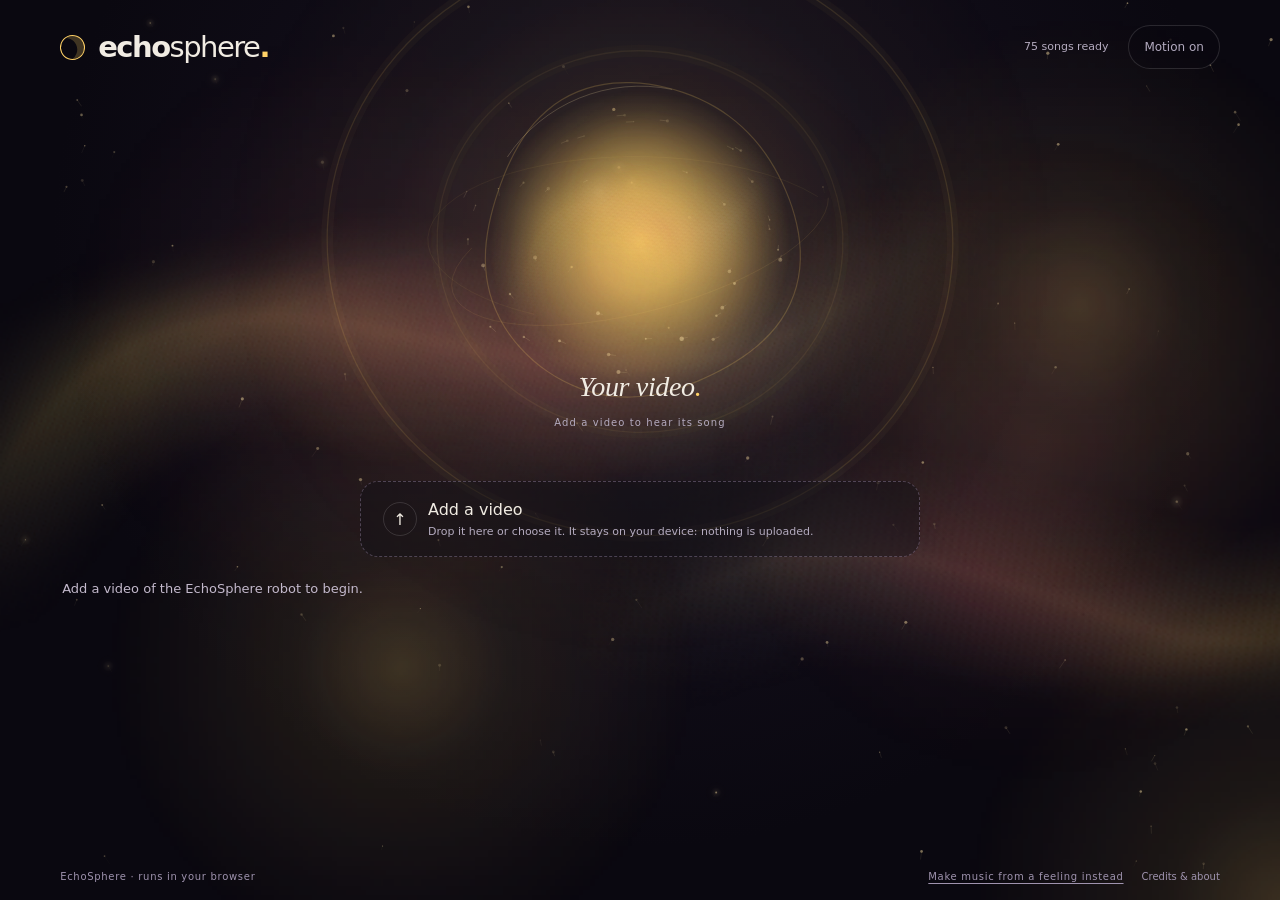
==== video-music/index.html @ b03fffc1 "Add the browser edition: video in, song out, entirely on GitHub Pages The team dropped the server an" ====
<!doctype html>
<html lang="en">
<head>
<meta charset="utf-8"><meta name="viewport" content="width=device-width,initial-scale=1">
<meta name="theme-color" content="#09090d">
<meta name="description" content="Add a video of the EchoSphere robot. The page finds the sphere, reads its mood from its light, and plays a song that fits. Everything happens in your browser.">
<title>EchoSphere — Music for your video</title>
<link rel="stylesheet" href="../web/base.css"><link rel="stylesheet" href="../web/video.css"><link rel="stylesheet" href="style.css">
</head>
<body>
<canvas id="sphereCanvas" aria-hidden="true"></canvas>
<div class="app" id="stageRoot">
  <header class="masthead">
    <a class="brand" href="./" aria-label="EchoSphere home"><span class="brand-mark" aria-hidden="true"></span>echo<span>sphere</span><span class="brand-period">.</span></a>
    <div class="header-actions"><span id="library" class="connection">Loading songs…</span><button class="motion-button" id="calmToggle" aria-pressed="false"><span id="motionLabel">Motion on</span></button></div>
  </header>
  <main class="experience">
    <figure class="sphere-stage" id="sphereAnchor" aria-label="Living sphere in the colour of the chosen feeling">
      <button class="sphere-touch" id="sphereTouch" aria-label="Release light from the sphere"><span class="sr-only">Send a ripple</span></button>
      <figcaption><h1 id="moodTitle">Your video<span>.</span></h1><span id="soundMeta">Add a video to hear its song</span></figcaption>
    </figure>

    <section class="compose" aria-label="Choose music for a video">
      <div class="reference-row" id="dropRow">
        <button id="addButton" class="reference-button dropzone"><span class="upload-icon" aria-hidden="true">↑</span><span class="reference-copy"><span id="addLabel">Add a video</span><small>Drop it here or choose it. It stays on your device: nothing is uploaded.</small></span></button>
        <input type="file" id="fileInput" accept="video/*,.mp4,.mov,.m4v,.webm" hidden>
      </div>
      <p id="status" class="status video-status" role="status" aria-live="polite">Add a video of the EchoSphere robot to begin.</p>
      <div id="progress" class="progress" hidden><span id="progressBar"></span></div>

      <div class="results" id="results">
      <section id="videoPanel" class="work-panel" hidden aria-labelledby="videoTitle">
        <div class="panel-heading"><span class="eyebrow">01 / THE SPHERE</span><label class="toggle"><input id="showOverlay" type="checkbox" checked> Show what was read</label></div>
        <h2 id="videoTitle">Your video.</h2>
        <div class="video-stage"><video id="video" muted playsinline preload="auto"></video><canvas id="overlay" aria-hidden="true"></canvas></div>
        <p id="detectionNote" class="helper"></p>
        <div class="action-row">
          <button id="drawButton" class="secondary-button">Mark the sphere myself</button>
          <button id="wholeButton" class="secondary-button" hidden>The whole picture is the sphere</button>
          <button id="autoButton" class="secondary-button" hidden>Find it automatically</button>
          <button id="changeButton" class="secondary-button">Use another video</button>
        </div>
        <p id="drawHint" class="helper" hidden>Drag from the middle of the sphere out to its edge.</p>
      </section>

      <section id="feelingPanel" class="work-panel" hidden aria-labelledby="feelingTitle">
        <span class="eyebrow">02 / FEELING</span><h2 id="feelingTitle">What the sphere feels like.</h2>
        <p id="interpretation"></p>
        <div class="mood-grid" role="group" aria-label="Feeling">
          <button class="mood-btn" data-mood="warm" style="--mood:#FFD166" aria-pressed="false"><span class="mood-symbol" aria-hidden="true">✺</span><span>Warm</span></button>
          <button class="mood-btn" data-mood="calm" style="--mood:#A78AEA" aria-pressed="false"><span class="mood-symbol" aria-hidden="true">≈</span><span>Calm</span></button>
          <button class="mood-btn" data-mood="anger" style="--mood:#EF6370" aria-pressed="false"><span class="mood-symbol" aria-hidden="true">ϟ</span><span>Anger</span></button>
          <button class="mood-btn" data-mood="sad" style="--mood:#75A6D9" aria-pressed="false"><span class="mood-symbol" aria-hidden="true">☾</span><span>Sad</span></button>
        </div>
        <details class="settings"><summary>How this was read</summary><div id="details"></div></details>
      </section>

      <section id="songPanel" class="work-panel" hidden aria-labelledby="songTitle">
        <span class="eyebrow">03 / THE SONG</span><h2 id="songTitle">—</h2>
        <p id="songMeta" class="helper"></p>
        <p id="credit" class="credit"></p>
        <div class="player-row">
          <button id="playButton" class="primary-button">Play with the video</button>
          <button id="anotherButton" class="secondary-button">Another song</button>
          <a id="downloadSong" class="secondary-button" download>Download the song</a>
        </div>
        <div class="scrub-row"><input id="scrub" type="range" min="0" max="1000" value="0" aria-label="Position in the video"><output id="clock">0:00 / 0:00</output></div>
        <label class="volume-row">Volume <input id="volume" type="range" min="0" max="1" step="0.01" value="0.9" aria-label="Volume"></label>
        <p class="helper" id="songNote"></p>
      </section>
      </div>
    </section>
  </main>
  <footer class="footer"><span>EchoSphere · runs in your browser</span><span class="footer-links"><a href="../">Make music from a feeling instead</a><button id="creditsButton">Credits &amp; about</button></span></footer>
</div>
<dialog id="creditsDialog" aria-labelledby="creditsTitle">
  <div class="dialog-head"><h2 id="creditsTitle">Made of light and sound.</h2><button id="closeCredits" class="icon-button" aria-label="Close credits">×</button></div>
  <p>Your video is opened and read inside this page. It is never uploaded. The sphere is found from its rim, its lit and coloured interior and its movement, then its colours give the feeling: gold is Warm, violet is Calm, blue is Sad, red is Anger. That is a colour rule, not a trained model, so it can be wrong, and you can always choose the feeling yourself.</p>
  <h3>The songs</h3>
  <p>Recorded music by Kevin MacLeod (<a href="https://incompetech.com">incompetech.com</a>), licensed under <a href="https://creativecommons.org/licenses/by/4.0/">Creative Commons: By Attribution 4.0</a>. The credit for the song that is playing is shown under it. Songs are shortened and faded to fit the video. <a id="creditsLink" href="https://github.com/Ehtiram-Shukurov/echosphere-music/blob/main/music-library/CREDITS.md">The full list of credits</a>.</p>
  <p>The source, the guide and the tests are in the <a href="https://github.com/Ehtiram-Shukurov/echosphere-music">project on GitHub</a>.</p>
</dialog>
<audio id="song" crossorigin="anonymous" preload="auto"></audio>
<script src="stage.js"></script><script src="../web/sphere.js"></script>
<script src="mood.js"></script><script src="detect.js"></script><script src="library.js"></script><script src="app.js"></script>
</body>
</html>
---- web/base.css ----
:root{color-scheme:dark;--accent:#FFD166;--accent-rgb:255,209,102;--ink:#f1ece3;--muted:#b2aabf;--line:rgba(255,255,255,.13);font-family:"IBM Plex Sans",system-ui,-apple-system,sans-serif;color:var(--ink);background:#0a0810}*{box-sizing:border-box}body{margin:0;min-width:300px;background:radial-gradient(ellipse at 50% 28%,#191322 0,transparent 65%);-webkit-font-smoothing:antialiased}button,a,input{-webkit-tap-highlight-color:transparent;touch-action:manipulation}button,input{font:inherit}button{color:inherit;border:0;background:none;cursor:pointer}button:disabled{opacity:.48;cursor:wait}a{color:inherit;text-decoration:none}button:focus-visible,a:focus-visible,input:focus-visible{outline:2px solid var(--accent);outline-offset:6px}svg{width:24px;height:24px;fill:none;stroke:currentColor;stroke-width:1.5;stroke-linecap:round;stroke-linejoin:round;flex-shrink:0}[hidden]{display:none!important}.sr-only{position:absolute;width:1px;height:1px;overflow:hidden;clip-path:inset(50%);white-space:nowrap}
#sphereCanvas{position:fixed;inset:0;width:100%;height:100%;display:block;pointer-events:none;z-index:0}.app{position:relative;z-index:1;min-height:100svh;max-width:1700px;margin:auto;padding:0 clamp(22px,4.7vw,80px);display:flex;flex-direction:column}.masthead{height:94px;display:flex;align-items:center;justify-content:space-between;flex-shrink:0}.brand{display:flex;align-items:center;font-size:29px;letter-spacing:-1.5px;font-weight:600}.brand>span:not(.brand-mark):not(.brand-period){font-weight:300}.brand-period{color:var(--accent)}.brand-mark{width:25px;height:25px;border:1px solid var(--accent);border-radius:50%;margin-right:13px;box-shadow:inset -7px -1px 0 rgba(var(--accent-rgb),.22);transform:rotate(-25deg)}.motion-button{display:flex;align-items:center;gap:9px;color:var(--muted);font-size:12px;min-height:44px;padding:0 15px;border:1px solid var(--line);border-radius:30px;background:rgba(12,9,18,.32)}.motion-button svg{width:18px}.motion-button.active{color:var(--accent);border-color:var(--accent)}
.experience{display:flex;flex-direction:column;align-items:center;flex:1;min-height:500px}.sphere-stage{position:relative;isolation:isolate;flex:1;width:100%;min-height:320px;margin:0;display:flex;align-items:center;justify-content:center}.sphere-touch{position:absolute;inset:0;margin:auto;width:min(55vw,440px);height:min(55vw,100%);max-height:390px;border-radius:50%;padding:0;cursor:pointer;outline-offset:8px}.sphere-touch:focus-visible{outline:1px solid rgba(var(--accent-rgb),.65)}.sphere-stage figcaption{position:absolute;bottom:4px;text-align:center;pointer-events:none}h1{font:italic normal clamp(23px,2.2vw,31px)/1.2 Georgia,"Times New Roman",serif;letter-spacing:-.4px;margin:0 0 7px}h1 span{color:var(--accent)}#soundMeta{font-size:10px;letter-spacing:1.1px;color:#b4abbf}
.compose{width:100%;max-width:900px;position:relative;padding:25px 0 0}.reference-controls{display:flex;justify-content:center;align-items:center;gap:28px;margin-bottom:20px}.reference-row{display:flex;align-items:center;max-width:360px;min-width:0}.reference-button{display:flex;align-items:center;gap:11px;padding:0;min-height:44px;min-width:0}.upload-icon{display:grid;place-items:center;flex-shrink:0;width:34px;height:34px;border:1px solid var(--line);border-radius:50%;transition:border-color .2s,color .2s}.upload-icon svg{width:17px}.reference-button:hover .upload-icon{border-color:var(--accent);color:var(--accent)}.reference-copy{min-width:0}#refStatus{display:block;max-width:240px;overflow:hidden;text-overflow:ellipsis;white-space:nowrap;font-size:13px}.reference-plus{display:none}.remove-reference{margin-left:6px;font-size:23px}.route{display:flex;align-items:center;gap:4px;padding:4px;border:1px solid var(--line);border-radius:30px;background:rgba(12,9,18,.35)}.route-btn{font-size:11px;letter-spacing:.1px;padding:0 17px;min-height:38px;border-radius:25px;white-space:nowrap;color:var(--muted);transition:background .25s,color .25s}.route-btn.active{color:var(--ink);background:rgba(255,255,255,.09);box-shadow:inset 0 0 0 1px rgba(var(--accent-rgb),.25)}.mood-grid{display:grid;grid-template-columns:repeat(4,minmax(0,1fr));gap:15px}.mood-btn{display:flex;align-items:center;justify-content:center;gap:12px;min-height:63px;font-size:15px;letter-spacing:.6px;border:1px solid var(--line);border-radius:35px;background:rgba(16,11,24,.42);transition:background .25s,border-color .25s,transform .25s}.mood-btn:hover{transform:translateY(-3px);border-color:rgba(255,255,255,.35);background:rgba(255,255,255,.07)}.mood-btn.active{background:rgba(var(--accent-rgb),.12);border-color:rgba(var(--accent-rgb),.55)}.mood-symbol{color:var(--mood);font-size:28px;line-height:1;width:24px;text-align:center}.anger-symbol{font-size:34px}.sad-symbol{transform:rotate(-22deg)}.mood-check{display:none}.status{font-size:11px;color:#c3b9cc;line-height:1.5;min-height:20px;text-align:center;margin:13px 0 7px}
.player{display:flex;align-items:center;gap:25px;min-height:112px;border-top:1px solid var(--line);width:100%;margin:0 auto;flex-shrink:0}.play-button{height:62px;padding:0 27px 0 20px;display:flex;align-items:center;justify-content:center;gap:11px;min-width:135px;border-radius:40px;background:var(--accent);color:#121014;font-size:16px;font-weight:600;transition:filter .2s,transform .2s}.play-button:hover{filter:brightness(1.07);transform:translateY(-1px)}.play-button svg{fill:currentColor;stroke:none;width:22px}.pause-glyph{display:none}.play-button.playing .play-glyph{display:none}.play-button.playing .pause-glyph{display:block}.track-progress{flex:1;min-width:100px}.track-label{display:flex;justify-content:space-between;gap:14px;font-size:12px;color:#c0b6c9;margin-bottom:12px;font-variant-numeric:tabular-nums}#songStatus{overflow:hidden;white-space:nowrap;text-overflow:ellipsis}#songTime{white-space:nowrap}progress{width:100%;display:block;height:3px;border:0;border-radius:2px;overflow:hidden;background:#2b2533;accent-color:var(--accent)}progress::-webkit-progress-bar{background:#2b2533}progress::-webkit-progress-value{background:var(--accent)}progress::-moz-progress-bar{background:var(--accent)}.player-actions{display:flex;align-items:center;gap:16px;margin-left:auto}.secondary-button{display:flex;align-items:center;justify-content:center;gap:10px;font-size:12px;min-height:48px;white-space:nowrap;padding:0 8px}.secondary-button:hover,.icon-button:hover{color:var(--accent)}.secondary-button svg{width:19px}.icon-button{display:grid;place-items:center;min-width:44px;min-height:44px;font-size:24px}.icon-button svg{width:21px}.download[aria-disabled=true]{opacity:.25;pointer-events:none}.volume-control{display:flex;align-items:center;gap:12px;border-left:1px solid var(--line);padding-left:24px}.volume-control svg{width:18px;color:#b7acc1}.volume-control input{width:68px;height:4px;accent-color:var(--accent);cursor:pointer}.footer{display:flex;justify-content:space-between;color:#9f93ae;font-size:10px;letter-spacing:.7px;align-items:center;height:40px;padding-bottom:8px;flex-shrink:0}.footer button{font-size:10px;color:inherit;min-height:40px;padding:0}
dialog{max-width:530px;width:calc(100% - 40px);border:1px solid #403943;border-radius:14px;background:#151318;color:#c2bac8;padding:28px;max-height:80svh;overflow:auto;font-size:14px;line-height:1.7}dialog::backdrop{background:rgba(5,4,8,.88)}.dialog-head{display:flex;align-items:center;justify-content:space-between}.dialog-head h2{font:normal 34px/1.1 Georgia,serif;color:var(--ink);margin:0}dialog h3{font-size:12px;text-transform:uppercase;letter-spacing:1px;color:var(--ink);margin-top:26px}dialog a{text-decoration:underline;text-underline-offset:3px}
@media(min-width:1600px){.experience{min-height:670px}.sphere-stage{min-height:465px}.compose{max-width:1050px}.mood-btn{min-height:70px;font-size:17px}.player{min-height:124px}}
@media(max-width:1000px){.player{gap:20px}.player-actions{gap:8px}.volume-control{display:none}.mood-grid{gap:11px}.masthead{height:85px}}
@media(max-width:650px){.app{padding:0 22px}.masthead{height:76px}.brand{font-size:25px}.brand-mark{width:22px;height:22px;margin-right:10px}.motion-button{font-size:10px;gap:7px;padding:0 10px;min-height:40px}.experience{min-height:590px}.sphere-stage{min-height:310px;flex:1}.sphere-touch{width:min(72vw,330px);height:min(72vw,330px)}h1{font-size:24px}.sphere-stage figcaption{bottom:0}#soundMeta{font-size:9px;letter-spacing:.5px}.compose{padding-top:20px}.reference-controls{flex-direction:column;gap:8px;margin-bottom:15px}.reference-row{max-width:100%}#refStatus{max-width:230px;font-size:13px}.route{padding:3px}.route-btn{min-height:37px;padding:0 18px;font-size:11px}.mood-grid{grid-template-columns:repeat(2,minmax(0,1fr));gap:10px}.mood-btn{min-height:54px;font-size:14px;gap:11px}.mood-symbol{font-size:25px}.anger-symbol{font-size:30px}.status{font-size:10px;margin:10px 0 7px;min-height:17px}.player{flex-wrap:wrap;padding:18px 0 0;gap:15px;min-height:145px}.play-button{min-width:112px;height:54px;padding:0 19px 0 15px;font-size:14px}.track-progress{min-width:120px}.track-label{font-size:10px;gap:6px}.player-actions{width:100%;justify-content:space-between;margin:0;gap:12px}.secondary-button{font-size:11px;padding:0;min-height:42px}.volume-control{display:flex;margin-left:auto;border:0;padding:0;gap:9px}.volume-control input{width:70px}.download{order:3;margin-left:12px}.footer{height:48px;font-size:9px}.footer button{font-size:9px}}
@media(prefers-reduced-motion:reduce){*,*::before,*::after{transition:none!important;animation:none!important}}body.quiet *,body.quiet *::before,body.quiet *::after{transition:none!important;animation:none!important}body.quiet .mood-btn:hover,body.quiet .play-button:hover{transform:none}
---- web/video.css ----
.experience{min-height:440px}.sphere-stage{min-height:340px;flex:none}.compose{width:100%;max-width:900px;padding-bottom:35px}.header-actions{display:flex;gap:20px;align-items:center}.connection,.subtle,.helper{font-size:12px;color:#b4abbf;line-height:1.6}.connection{font-size:11px}.reference-row{margin:22px 0}.reference-button{width:100%;min-height:76px}.reference-copy{display:grid;gap:6px}.reference-copy small{font-size:11px;color:#b4abbf;font-weight:400}.work-panel{margin-top:24px;background:rgba(18,16,24,.83);border:1px solid rgba(190,170,210,.16);border-radius:18px;padding:26px}.work-panel[hidden],button[hidden],a[hidden]{display:none!important}.panel-heading{display:flex;align-items:center;justify-content:space-between}.eyebrow{font-size:10px;letter-spacing:2px;color:var(--accent)}.work-panel h2{font:normal 27px/1.3 Georgia,serif;color:#f4edf9;margin:8px 0 16px}.helper{margin:10px 0 16px}.focus-stage{position:relative;width:100%;background:#050507;border-radius:10px;overflow:hidden}.focus-stage video{width:100%;display:block}.focus-stage canvas{position:absolute;inset:0;width:100%;height:100%;touch-action:none;cursor:crosshair}.scrub-row{display:flex;gap:16px;align-items:center;margin:16px 0}.scrub-row input{flex:1;min-width:50px;accent-color:var(--accent)}.scrub-row output{font-size:12px;font-variant-numeric:tabular-nums;width:44px}.focus-numbers{display:grid;grid-template-columns:repeat(4,1fr);gap:10px;margin:14px 0}.focus-numbers label{font-size:11px;color:#b4abbf}.focus-numbers input{width:60px;max-width:65%;margin:7px 3px 0 0}.focus-actions,.analysis-action,.result-actions{display:flex;align-items:center;gap:14px;flex-wrap:wrap}.analysis-action{margin-top:18px}.primary-button{background:var(--accent);color:#17121a;border-radius:10px;min-height:48px;padding:12px 24px;font-weight:600;font-size:14px;border:0;cursor:pointer}.primary-button:disabled{opacity:.4;cursor:default}.secondary-button{border:1px solid rgba(190,170,210,.25);border-radius:9px;min-height:42px;padding:9px 16px;font-size:12px;text-decoration:none;display:inline-flex;justify-content:center;align-items:center}.focus-points{display:flex;gap:8px;flex-wrap:wrap;margin:14px 0}.focus-chip{display:flex;border:1px solid rgba(var(--accent-rgb),.3);border-radius:7px;overflow:hidden}.focus-chip button{padding:7px 10px;font-size:11px}.focus-chip button+button{border-left:1px solid #35303b}.auto-choice{display:flex;gap:10px;align-items:center;font-size:13px;margin:20px 0}.auto-choice input{accent-color:var(--accent)}.mood-grid{margin:12px 0 22px}.evidence{display:flex;gap:8px;overflow:auto;margin:16px 0 22px}.evidence figure{margin:0;flex:none}.evidence img{height:78px;width:78px;object-fit:contain;border-radius:50%;background:#000}.evidence figcaption{font-size:10px;text-align:center;margin:4px;color:#b4abbf}#interpretation{font-size:14px;line-height:1.7;color:#d4cadf}.video-status{font-size:13px;text-align:left;min-height:24px;line-height:1.6;margin:18px 2px}.video-status.error{color:#ffa3a9}.settings{margin:26px 0;color:#b4abbf;font-size:12px}.settings summary{cursor:pointer;padding:10px 0}.settings label{display:flex;align-items:center;justify-content:space-between;gap:14px;margin:16px 0}select,input[type=number]{background:#18151e;color:#ece5f2;border:1px solid #494050;border-radius:6px;padding:8px;font:inherit}select{max-width:70%;font-size:12px}#resultVideo{display:block;width:100%;border-radius:9px;background:#000;margin-bottom:20px}#metadataDownload{display:block;margin-top:18px;text-decoration:underline}button:focus-visible,a:focus-visible,input:focus-visible,select:focus-visible,summary:focus-visible{outline:2px solid var(--accent);outline-offset:4px}.footer{margin-top:20px}
@media(max-width:650px){.work-panel{padding:16px}.sphere-stage{min-height:280px}.header-actions{gap:8px}.connection{max-width:105px;text-align:right}.focus-numbers{grid-template-columns:repeat(2,1fr)}.work-panel h2{font-size:24px}.result-actions>*{flex:1}.settings label{align-items:flex-start;flex-direction:column}.settings select{max-width:100%;width:100%}.mood-btn{font-size:14px;gap:8px}.primary-button{width:100%}.reference-copy small{font-size:10px}}
.signin{display:grid;gap:14px}.signin h2{font:normal 28px/1.1 Georgia,serif;color:var(--ink);margin:0}.signin input{padding:12px 14px;border-radius:10px;border:1px solid #403943;background:#0e0c11;color:var(--ink);font:inherit}.signin p{margin:0}
---- video-music/style.css ----
/* Page-specific styling for the browser-only video page. The base look comes from ../web/base.css and ../web/video.css. */
.dropzone{border:1px dashed rgba(190,170,210,.32);border-radius:18px;padding:18px 22px;background:rgba(18,16,24,.45);transition:border-color .2s,background .2s}
.dropzone:hover,.dropzone.over{border-color:var(--accent);background:rgba(var(--accent-rgb),.07)}
.dropzone .reference-copy{text-align:left}
.progress{height:4px;border-radius:4px;background:rgba(255,255,255,.1);overflow:hidden;margin:6px 2px 14px}
.progress span{display:block;height:100%;width:0;background:var(--accent);transition:width .15s linear}
.progress[hidden]{display:none}

.toggle{display:flex;gap:8px;align-items:center;font-size:12px;color:#b4abbf;cursor:pointer}
.toggle input{accent-color:var(--accent)}
.video-stage{position:relative;width:100%;background:#050507;border-radius:10px;overflow:hidden;line-height:0}
.video-stage video{width:100%;display:block;max-height:70vh;background:#000}
.video-stage canvas{position:absolute;inset:0;width:100%;height:100%;pointer-events:none}
.video-stage.drawing canvas{pointer-events:auto;cursor:crosshair;touch-action:none}
.action-row,.player-row{display:flex;align-items:center;gap:12px;flex-wrap:wrap;margin-top:16px}
#detectionNote,#interpretation{margin:14px 0 0}
#interpretation{font-size:15px;line-height:1.7;color:#d4cadf}
#interpretation strong{color:var(--accent);font-weight:600}

.mood-grid{margin:18px 0 8px}
.mood-symbol{font-size:18px;line-height:1}
.mood-btn{--mood:var(--accent)}
.mood-btn.active{border-color:var(--mood);background:rgba(255,255,255,.08)}
.mood-btn.hint{border-style:dashed;border-color:rgba(255,255,255,.4)}
.mood-btn:disabled{opacity:.45;cursor:default}
.settings{margin:14px 0 0}
#details{font-size:12px;line-height:1.7;color:#b4abbf}
#details dl{display:grid;grid-template-columns:auto 1fr;gap:4px 16px;margin:10px 0}
#details dt{color:#8f869c}
#details dd{margin:0;font-variant-numeric:tabular-nums}
#details .bar{display:inline-block;height:6px;border-radius:3px;background:var(--accent);vertical-align:middle;margin-right:8px}

#songTitle{margin-bottom:6px}
.credit{font-size:13px;line-height:1.6;color:#d4cadf;margin:10px 0 0}
.play-row button{min-width:170px}
#playButton{min-width:180px}
#playButton.playing{background:rgba(var(--accent-rgb),.16);color:var(--accent);border:1px solid var(--accent)}
.scrub-row{margin-top:20px}
.volume-row{display:flex;align-items:center;gap:14px;font-size:12px;color:#b4abbf;margin-top:4px}
.volume-row input{width:min(240px,60%);accent-color:var(--accent)}
.footer-links{display:flex;gap:18px;align-items:center}
.footer a{color:inherit;text-decoration:underline;text-underline-offset:3px}

@media(max-width:650px){
  .dropzone{padding:14px}
  .player-row>*,.action-row>*{flex:1 1 100%}
  .footer{flex-direction:column;height:auto;gap:4px;padding:10px 0}
  .volume-row input{width:100%}
}

/* Layout: compact once a video is loaded, and the video beside its results on wide screens. */
.compose{max-width:1180px}
.reference-row{max-width:560px;margin-left:auto;margin-right:auto}
.has-video #dropRow{display:none}
.has-video .sphere-stage{min-height:190px}
.has-video #status{margin-top:4px}
.results{display:grid;gap:0 26px;align-items:start}
.results>.work-panel{min-width:0}
@media(min-width:1000px){
  .results{grid-template-columns:minmax(0,1.2fr) minmax(0,1fr)}
  #videoPanel{grid-column:1;grid-row:1 / span 2}
  #feelingPanel{grid-column:2;grid-row:1}
  #songPanel{grid-column:2;grid-row:2}
  .video-stage video{max-height:56vh}
}
@media(max-width:999px){.video-stage video{max-height:52vh}}

.scrub-row output{width:auto;min-width:92px;text-align:right;white-space:nowrap}
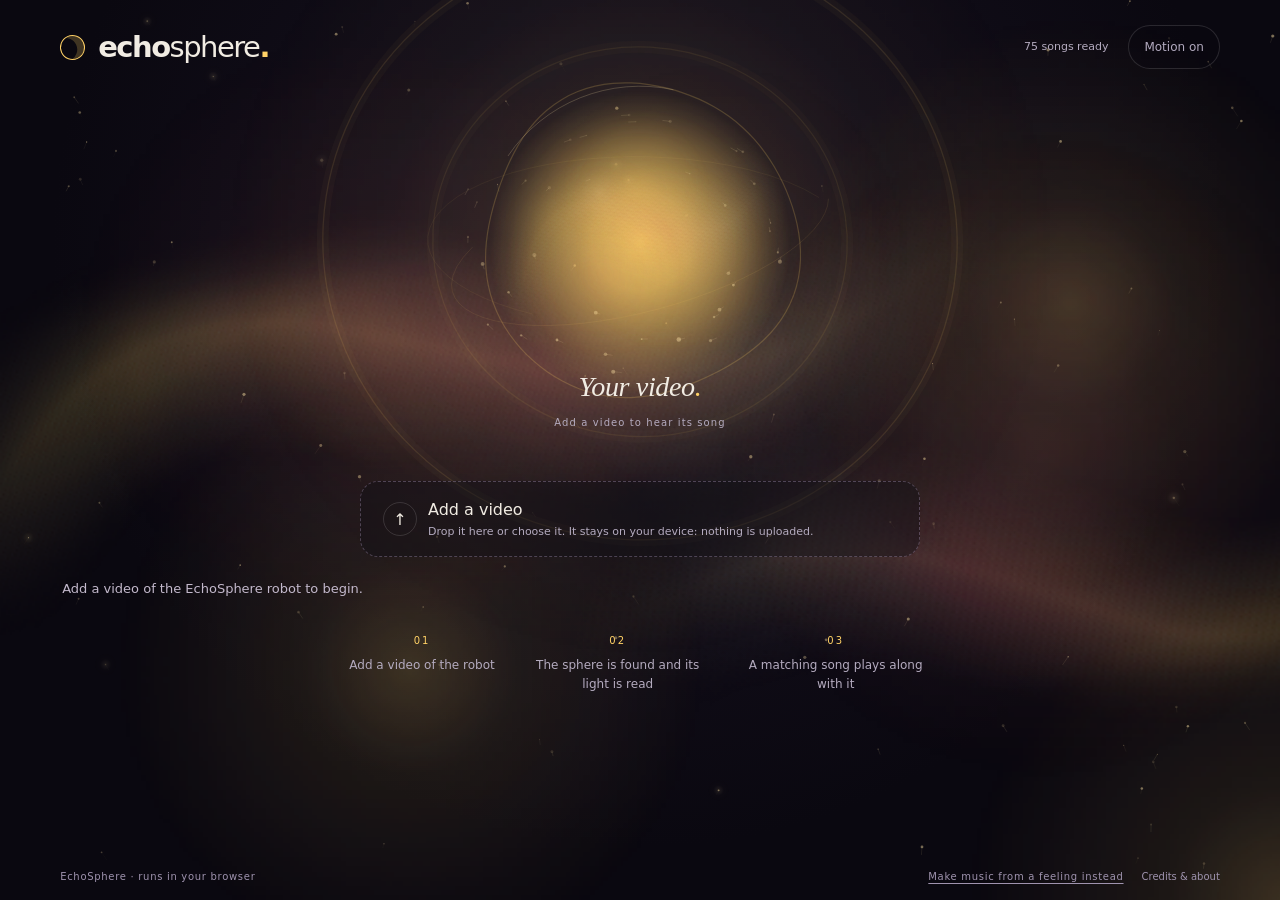
==== commit acbe3c2f: "Browser page: mood timeline, panel reveal animations, empty-state steps" ====
--- a/video-music/index.html
+++ b/video-music/index.html
@@ -27,6 +27,11 @@
       </div>
       <p id="status" class="status video-status" role="status" aria-live="polite">Add a video of the EchoSphere robot to begin.</p>
       <div id="progress" class="progress" hidden><span id="progressBar"></span></div>
+      <ol class="steps-preview" aria-label="How it works">
+        <li><span class="eyebrow">01</span><span>Add a video of the robot</span></li>
+        <li><span class="eyebrow">02</span><span>The sphere is found and its light is read</span></li>
+        <li><span class="eyebrow">03</span><span>A matching song plays along with it</span></li>
+      </ol>
 
       <div class="results" id="results">
       <section id="videoPanel" class="work-panel" hidden aria-labelledby="videoTitle">
@@ -46,6 +51,11 @@
       <section id="feelingPanel" class="work-panel" hidden aria-labelledby="feelingTitle">
         <span class="eyebrow">02 / FEELING</span><h2 id="feelingTitle">What the sphere feels like.</h2>
         <p id="interpretation"></p>
+        <div class="timeline-wrap" id="timelineWrap" hidden>
+          <span class="eyebrow">The light over time</span>
+          <div class="timeline" id="timeline" role="group" aria-label="Mood over time. Activate a segment to jump the video there."></div>
+          <p class="helper timeline-note">What was read in each part of the video — click a segment to jump there. Striped segments are mixed light the rule would not decide on.</p>
+        </div>
         <div class="mood-grid" role="group" aria-label="Feeling">
           <button class="mood-btn" data-mood="warm" style="--mood:#FFD166" aria-pressed="false"><span class="mood-symbol" aria-hidden="true">✺</span><span>Warm</span></button>
           <button class="mood-btn" data-mood="calm" style="--mood:#A78AEA" aria-pressed="false"><span class="mood-symbol" aria-hidden="true">≈</span><span>Calm</span></button>
--- a/video-music/style.css
+++ b/video-music/style.css
@@ -48,7 +48,24 @@
   .volume-row input{width:100%}
 }
 
-/* Layout: compact once a video is loaded, and the video beside its results on wide screens. */
+/* Panels rise in once when revealed (base.css already disables animation under prefers-reduced-motion). */
+@keyframes rise{from{opacity:0;transform:translateY(14px)}to{opacity:1;transform:none}}
+.rise{animation:rise .45s cubic-bezier(.2,.7,.3,1) both}
+
+/* Empty state: what happens, at a glance. Hidden once a video is loaded. */
+.steps-preview{list-style:none;display:flex;gap:28px;margin:30px 0 0;padding:0;flex-wrap:wrap;justify-content:center}
+.steps-preview li{display:flex;flex-direction:column;gap:7px;max-width:190px;text-align:center;font-size:12px;color:#b4abbf;line-height:1.6}
+.has-video .steps-preview{display:none}
+
+/* The light over time: one segment per window of the video, coloured by the feeling read there.
+   Striped segments are mixed light the rule would not decide on — never forced into a feeling. */
+.timeline-wrap{margin:20px 0 6px}
+.timeline{display:flex;gap:3px;height:26px;margin-top:10px}
+.tl-seg{flex-grow:0;flex-shrink:0;border:0;border-radius:6px;background:var(--seg);opacity:.85;cursor:pointer;min-width:0;padding:0;transition:transform .15s,opacity .15s}
+.tl-seg:hover{transform:scaleY(1.3);opacity:1}
+.tl-seg:focus-visible{outline:2px solid var(--ink);outline-offset:2px}
+.tl-mixed{background:repeating-linear-gradient(45deg,rgba(255,255,255,.16) 0 4px,rgba(255,255,255,.05) 4px 8px);border:1px dashed rgba(255,255,255,.28)}
+.timeline-note{margin-top:10px;font-size:11px}
 .compose{max-width:1180px}
 .reference-row{max-width:560px;margin-left:auto;margin-right:auto}
 .has-video #dropRow{display:none}
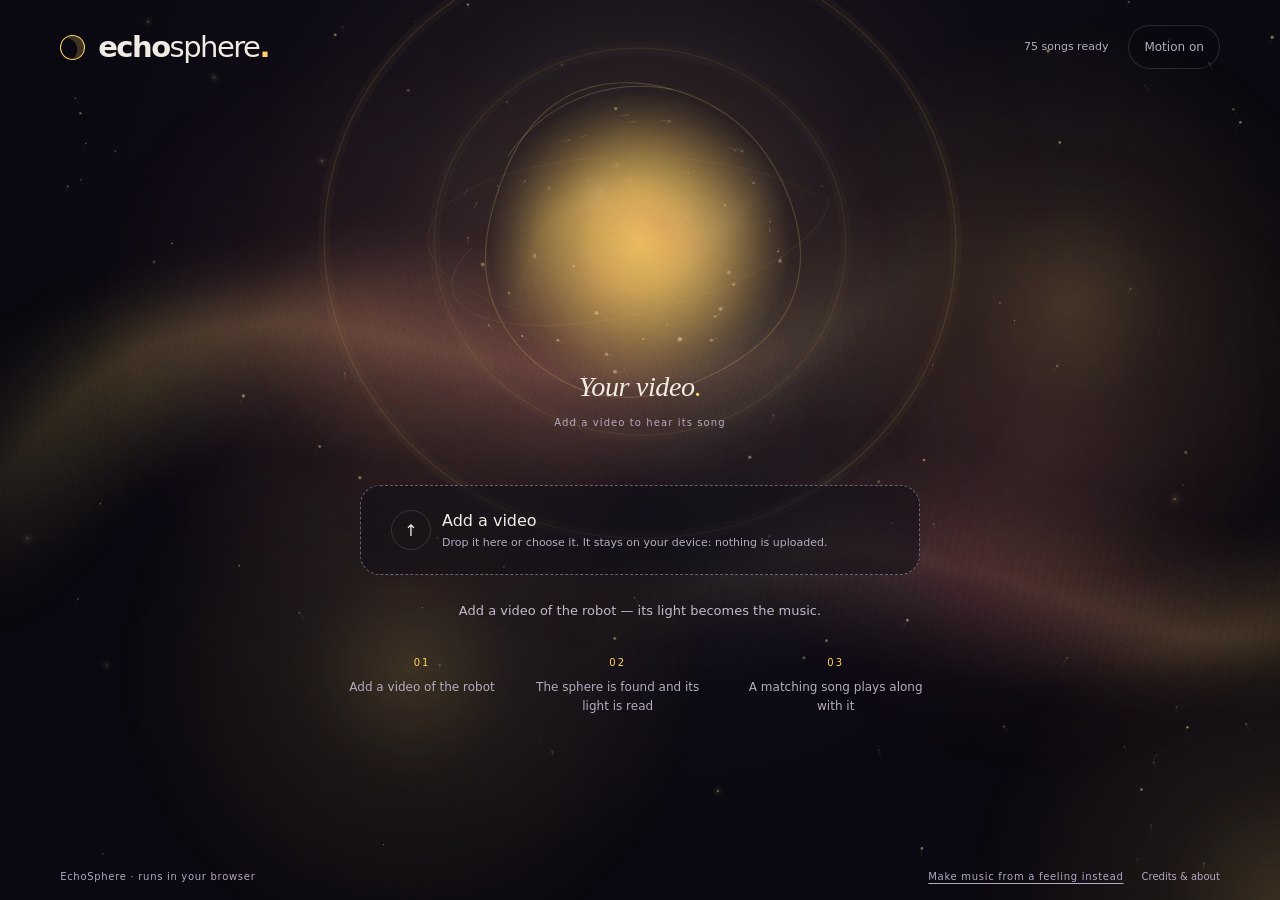
==== commit 0638c181: "Design polish: stronger dropzone, centered status, footer contrast, timeline playhead" ====
--- a/video-music/index.html
+++ b/video-music/index.html
@@ -25,7 +25,7 @@
         <button id="addButton" class="reference-button dropzone"><span class="upload-icon" aria-hidden="true">↑</span><span class="reference-copy"><span id="addLabel">Add a video</span><small>Drop it here or choose it. It stays on your device: nothing is uploaded.</small></span></button>
         <input type="file" id="fileInput" accept="video/*,.mp4,.mov,.m4v,.webm" hidden>
       </div>
-      <p id="status" class="status video-status" role="status" aria-live="polite">Add a video of the EchoSphere robot to begin.</p>
+      <p id="status" class="status video-status" role="status" aria-live="polite">Add a video of the robot — its light becomes the music.</p>
       <div id="progress" class="progress" hidden><span id="progressBar"></span></div>
       <ol class="steps-preview" aria-label="How it works">
         <li><span class="eyebrow">01</span><span>Add a video of the robot</span></li>
--- a/video-music/style.css
+++ b/video-music/style.css
@@ -42,7 +42,8 @@
 .footer a{color:inherit;text-decoration:underline;text-underline-offset:3px}
 
 @media(max-width:650px){
-  .dropzone{padding:14px}
+  .compose .reference-row{max-width:100%}
+  .dropzone{padding:16px 18px}
   .player-row>*,.action-row>*{flex:1 1 100%}
   .footer{flex-direction:column;height:auto;gap:4px;padding:10px 0}
   .volume-row input{width:100%}
@@ -51,6 +52,21 @@
 /* Panels rise in once when revealed (base.css already disables animation under prefers-reduced-motion). */
 @keyframes rise{from{opacity:0;transform:translateY(14px)}to{opacity:1;transform:none}}
 .rise{animation:rise .45s cubic-bezier(.2,.7,.3,1) both}
+
+/* The dropzone is the front door: give it presence instead of a whisper. */
+.compose .reference-row{max-width:560px;margin:26px auto}
+.dropzone{border:1.5px dashed rgba(190,170,210,.5);border-radius:20px;padding:24px 30px;background:rgba(18,16,24,.55)}
+.dropzone:hover,.dropzone.over{border-color:var(--accent);background:rgba(var(--accent-rgb),.08);box-shadow:0 0 28px rgba(var(--accent-rgb),.14)}
+.dropzone .upload-icon{width:40px;height:40px}
+
+/* The empty-state status reads as a centered invitation, like the base .status. */
+.video-status{text-align:center}
+
+/* Footer: present, not whisper-quiet. */
+.footer{color:#b3a7c2}
+
+/* The timeline marks where the music is: the window under the playhead glows. */
+.tl-seg.playing{box-shadow:0 0 0 2px var(--accent);opacity:1}
 
 /* Empty state: what happens, at a glance. Hidden once a video is loaded. */
 .steps-preview{list-style:none;display:flex;gap:28px;margin:30px 0 0;padding:0;flex-wrap:wrap;justify-content:center}
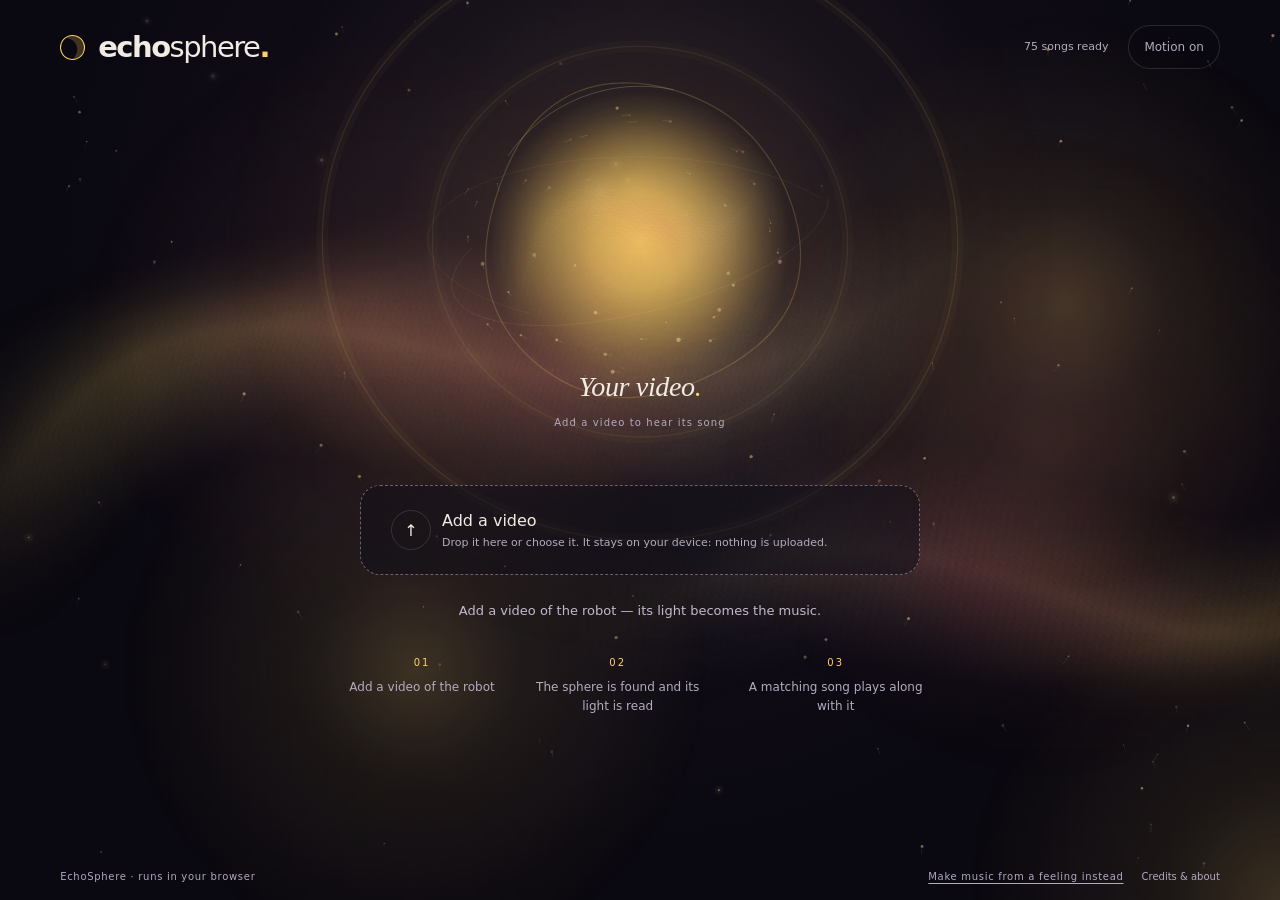
==== commit b19d004a: "Export video with soundtrack baked in (MediaRecorder)" ====
--- a/video-music/index.html
+++ b/video-music/index.html
@@ -73,6 +73,12 @@
           <button id="playButton" class="primary-button">Play with the video</button>
           <button id="anotherButton" class="secondary-button">Another song</button>
           <a id="downloadSong" class="secondary-button" download>Download the song</a>
+          <button id="exportButton" class="secondary-button">Export video</button>
+        </div>
+        <div id="exportRow" class="export-row" hidden>
+          <div class="progress export-progress"><span id="exportBar"></span></div>
+          <span id="exportLabel" class="helper">Exporting…</span>
+          <button id="cancelExport" class="secondary-button">Cancel</button>
         </div>
         <div class="scrub-row"><input id="scrub" type="range" min="0" max="1000" value="0" aria-label="Position in the video"><output id="clock">0:00 / 0:00</output></div>
         <label class="volume-row">Volume <input id="volume" type="range" min="0" max="1" step="0.01" value="0.9" aria-label="Volume"></label>
--- a/video-music/style.css
+++ b/video-music/style.css
@@ -68,6 +68,10 @@
 /* The timeline marks where the music is: the window under the playhead glows. */
 .tl-seg.playing{box-shadow:0 0 0 2px var(--accent);opacity:1}
 
+/* Export: a progress row that appears while the video plays itself into a file. */
+.export-row{display:flex;align-items:center;gap:14px;margin-top:16px}
+.export-progress{flex:1;margin:0}
+
 /* Empty state: what happens, at a glance. Hidden once a video is loaded. */
 .steps-preview{list-style:none;display:flex;gap:28px;margin:30px 0 0;padding:0;flex-wrap:wrap;justify-content:center}
 .steps-preview li{display:flex;flex-direction:column;gap:7px;max-width:190px;text-align:center;font-size:12px;color:#b4abbf;line-height:1.6}
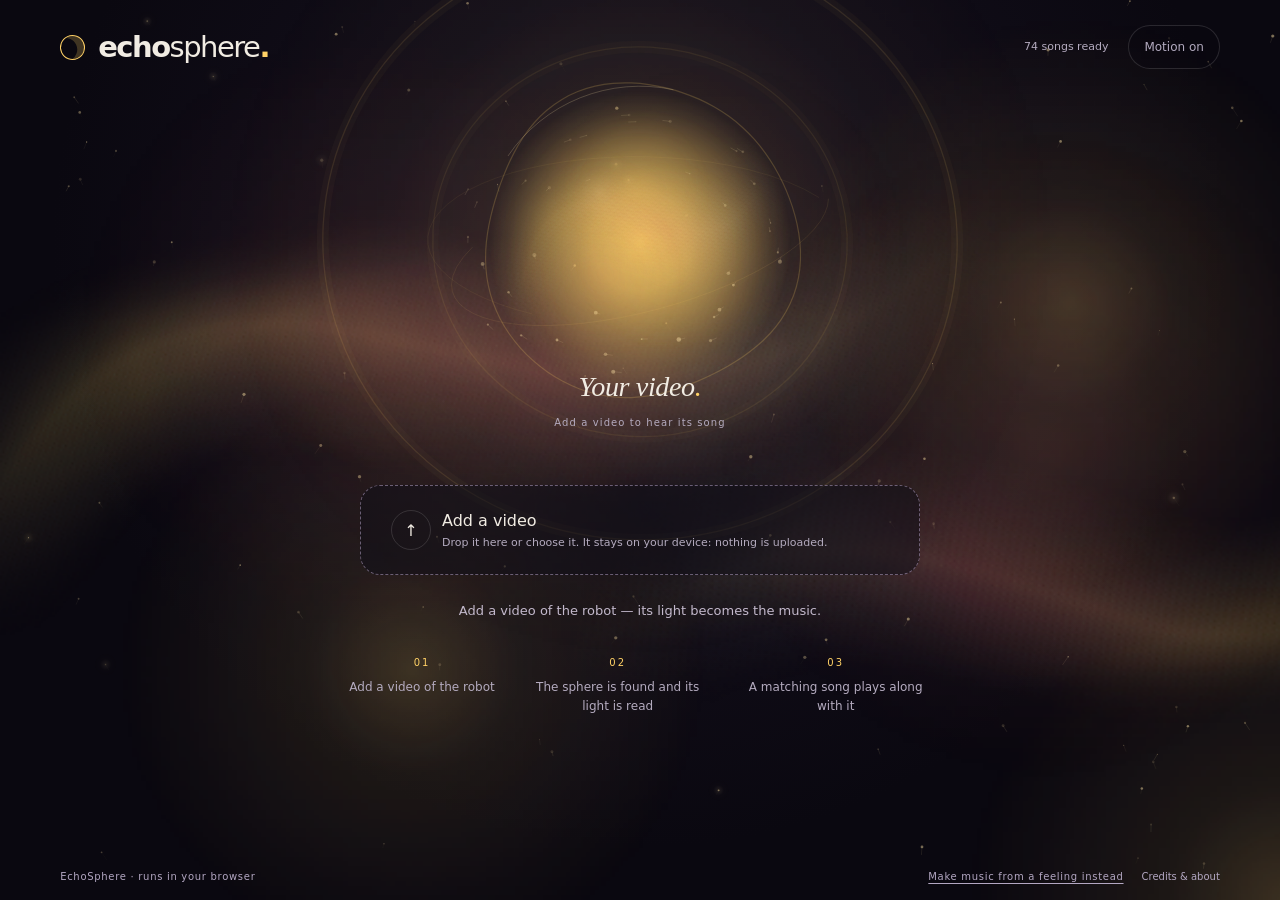
==== commit 5f9503d0: "Rename the fourth mood to Dynamic, embed the song credit in exported videos, add a handover note - D" ====
--- a/video-music/index.html
+++ b/video-music/index.html
@@ -59,7 +59,7 @@
         <div class="mood-grid" role="group" aria-label="Feeling">
           <button class="mood-btn" data-mood="warm" style="--mood:#FFD166" aria-pressed="false"><span class="mood-symbol" aria-hidden="true">✺</span><span>Warm</span></button>
           <button class="mood-btn" data-mood="calm" style="--mood:#A78AEA" aria-pressed="false"><span class="mood-symbol" aria-hidden="true">≈</span><span>Calm</span></button>
-          <button class="mood-btn" data-mood="anger" style="--mood:#EF6370" aria-pressed="false"><span class="mood-symbol" aria-hidden="true">ϟ</span><span>Anger</span></button>
+          <button class="mood-btn" data-mood="anger" style="--mood:#EF6370" aria-pressed="false"><span class="mood-symbol" aria-hidden="true">ϟ</span><span>Dynamic</span></button>
           <button class="mood-btn" data-mood="sad" style="--mood:#75A6D9" aria-pressed="false"><span class="mood-symbol" aria-hidden="true">☾</span><span>Sad</span></button>
         </div>
         <details class="settings"><summary>How this was read</summary><div id="details"></div></details>
@@ -75,6 +75,7 @@
           <a id="downloadSong" class="secondary-button" download>Download the song</a>
           <button id="exportButton" class="secondary-button">Export video</button>
         </div>
+        <label class="toggle credit-toggle"><input id="exportCredit" type="checkbox" checked> Show the song credit in the exported video <span class="helper">The licence (CC BY 4.0) requires it. Turn it off only if you credit the music another way.</span></label>
         <div id="exportRow" class="export-row" hidden>
           <div class="progress export-progress"><span id="exportBar"></span></div>
           <span id="exportLabel" class="helper">Exporting…</span>
@@ -91,7 +92,7 @@
 </div>
 <dialog id="creditsDialog" aria-labelledby="creditsTitle">
   <div class="dialog-head"><h2 id="creditsTitle">Made of light and sound.</h2><button id="closeCredits" class="icon-button" aria-label="Close credits">×</button></div>
-  <p>Your video is opened and read inside this page. It is never uploaded. The sphere is found from its rim, its lit and coloured interior and its movement, then its colours give the feeling: gold is Warm, violet is Calm, blue is Sad, red is Anger. That is a colour rule, not a trained model, so it can be wrong, and you can always choose the feeling yourself.</p>
+  <p>Your video is opened and read inside this page. It is never uploaded. The sphere is found from its rim, its lit and coloured interior and its movement, then its colours give the feeling: gold is Warm, violet is Calm, blue is Sad, red or orange is Dynamic. That is a colour rule, not a trained model, so it can be wrong, and you can always choose the feeling yourself.</p>
   <h3>The songs</h3>
   <p>Recorded music by Kevin MacLeod (<a href="https://incompetech.com">incompetech.com</a>), licensed under <a href="https://creativecommons.org/licenses/by/4.0/">Creative Commons: By Attribution 4.0</a>. The credit for the song that is playing is shown under it. Songs are shortened and faded to fit the video. <a id="creditsLink" href="https://github.com/Ehtiram-Shukurov/echosphere-music/blob/main/music-library/CREDITS.md">The full list of credits</a>.</p>
   <p>The source, the guide and the tests are in the <a href="https://github.com/Ehtiram-Shukurov/echosphere-music">project on GitHub</a>.</p>
--- a/video-music/style.css
+++ b/video-music/style.css
@@ -103,3 +103,5 @@
 @media(max-width:999px){.video-stage video{max-height:52vh}}
 
 .scrub-row output{width:auto;min-width:92px;text-align:right;white-space:nowrap}
+.credit-toggle{flex-wrap:wrap;margin-top:12px;line-height:1.4}
+.credit-toggle .helper{flex-basis:100%;margin:0 0 0 24px}
